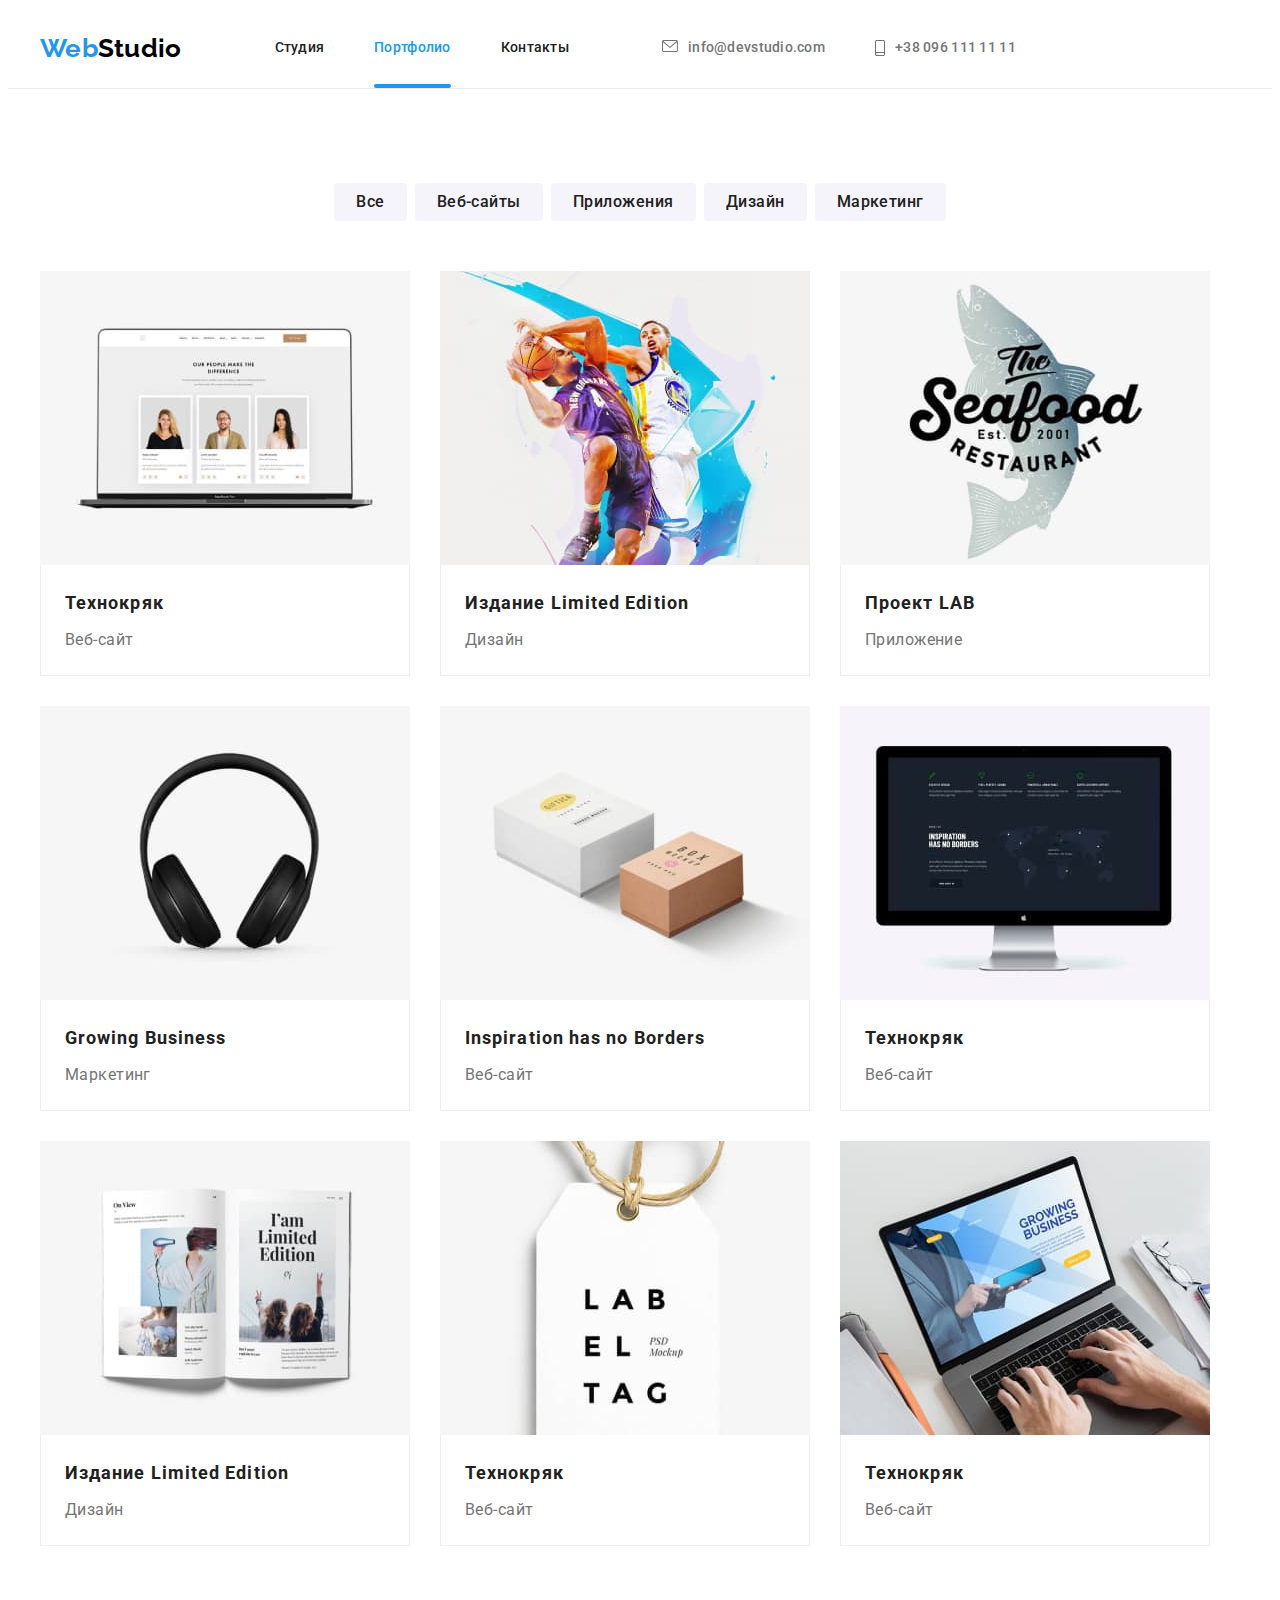
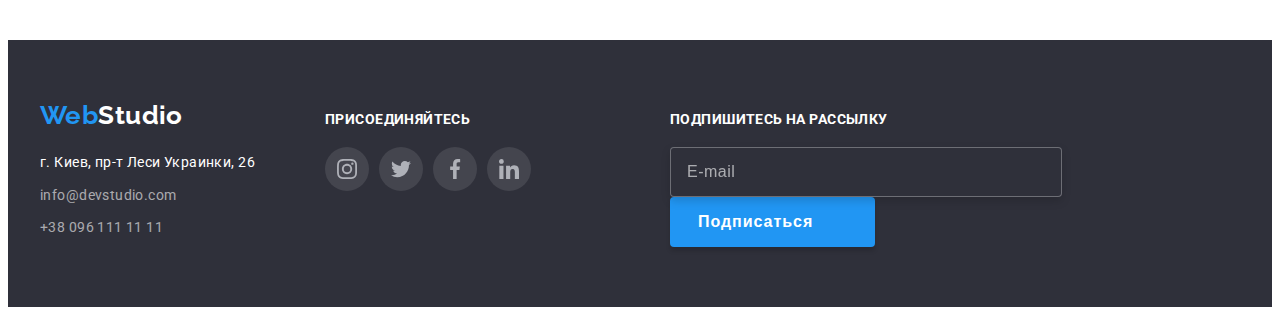
==== portfolio.html @ f511d9b3 "делает стили форм" ====
<!DOCTYPE html>
<html lang="en">
<head>
    <meta charset="UTF-8">
    <meta name="viewport" content="width=device-width, initial-scale=1.0">
    <title>Портфолио</title>
    <link rel="preconnect" href="https://fonts.gstatic.com">
    <link href="https://fonts.googleapis.com/css2?family=Raleway:wght@700&family=Roboto:wght@400;500;700;900&display=swap" rel="stylesheet">
    <link rel="stylesheet" href="https://cdnjs.cloudflare.com/ajax/libs/modern-normalize/1.0.0/modern-normalize.min.css" integrity="sha512-ISS7cAi1PEhQ8jnbJpJZMd29NlhNj4AWYyLOSp2CE/CsHxTCu+r+t0D2yoJudVrd0/8fTVPUVDzY5Tvli75u/g==" crossorigin="anonymous" />
    <link rel="stylesheet" href="./css/styles.css">
</head>
<body class="page">
    <header>
        <div class="container main-nav">
            <nav class="nav">
                <a href="./index.html" class="logo"><span class="main-logo">Web</span>Studio</a>        
                <ul class="site-nav">
                    <li class="item"><a href="./index.html" class="link">Студия</a></li>
                    <li class="item"><a href="./portfolio.html" class="link current">Портфолио</a></li>
                    <li class="item"><a href="" class="link">Контакты</a></li>
                </ul>             
            </nav>        

            <ul class="contacts">
                <li class="item">
                    <a href="mailto:info@devstudio.com" class="link">
                        <svg class="header-contacs-svg" width="16" height="12">
                            <use href="./images/symbol-defs.svg#icon-envelope-hover"></use>
                        </svg>
                        <p>info@devstudio.com</p> 
                    </a>
                </li>
                <li class="item">
                    <a href="tel:+380961111111" class="link">
                        <svg class="header-contacs-svg" width="10" height="16">
                            <use href="./images/symbol-defs.svg#icon-smartphone"></use>
                        </svg>
                        <p>+38 096 111 11 11</p> 
                    </a>
                </li>
            </ul>
        </div>       
    </header>
    
    <main>
        <section class="galary">
            <div class="container">
                <!-- заголовок скроем позже -->    
                <h1 class="visually-hidden"> галерея</h1>
                <!-- фильтр -->
                <ul class="filter">
                    <li class="filter-item"><button type="button" class="button secondary">Все</button></li>
                    <li class="filter-item"><button type="button" class="button secondary">Веб-сайты</button></li>
                    <li class="filter-item"><button type="button" class="button secondary">Приложения</button></li>
                    <li class="filter-item"><button type="button" class="button secondary">Дизайн</button></li>
                    <li class="filter-item"><button type="button" class="button secondary">Маркетинг</button></li>
                </ul>
            <!-- </div> -->

                
            <!-- <div class="container">     -->
                <ul class="galary-list">
                    <li class="card"> 
                        <a href="" class="galary-link">
                            <div class="thumb">
                                <img src="./images/img21.jpg" alt="фото веб-сайта" width="370">
                                <div class="thumb-overlay">
                                    <p class="overlay-text">Технокряк это современная площадка распространения коронавируса. Компании используют эту платформу для цифрового
                                        шпионажа и атак на защищённые сервера конкурентов.</p>
                                </div>
                            </div>
                            <div class="card-content">
                                <h2 class="galary-title">Технокряк</h2>
                                <p class="galary-text">Веб-сайт</p> 
                            </div>
                            
                        </a>
                    </li>
                    <li class="card">
                        <a href="" class="galary-link">
                            <div class="thumb">
                                <img src="./images/img22.jpg" alt="фото веб-сайта" width="370">
                                <div class="thumb-overlay">
                                    <p class="overlay-text">Технокряк это современная площадка распространения коронавируса. Компании используют эту платформу
                                        для цифрового
                                        шпионажа и атак на защищённые сервера конкурентов.</p>
                                </div>
                            </div>
                            <div class="card-content">
                                <h2 class="galary-title">Издание Limited Edition</h2>
                                <p class="galary-text">Дизайн</p>
                            </div>
                    
                        </a>
                    </li>
                    <li class="card">
                        <a href="" class="galary-link">
                            <div class="thumb">
                                <img src="./images/img23.jpg" alt="фото веб-сайта" width="370">
                                <div class="thumb-overlay">
                                    <p class="overlay-text">Технокряк это современная площадка распространения коронавируса. Компании используют эту платформу
                                        для цифрового
                                        шпионажа и атак на защищённые сервера конкурентов.</p>
                                </div>
                            </div>
                            <div class="card-content">
                                <h2 class="galary-title">Проект LAB</h2>
                                <p class="galary-text">Приложение</p>
                            </div>
                    
                        </a>
                    </li>
                    <li class="card">
                        <a href="" class="galary-link">
                            <div class="thumb">
                                <img src="./images/img24.jpg" alt="фото веб-сайта" width="370">
                                <div class="thumb-overlay">
                                    <p class="overlay-text">Технокряк это современная площадка распространения коронавируса. Компании используют эту платформу
                                        для цифрового
                                        шпионажа и атак на защищённые сервера конкурентов.</p>
                                </div>
                            </div>
                            <div class="card-content">
                                <h2 class="galary-title">Growing Business</h2>
                                <p class="galary-text">Маркетинг</p>
                            </div>
                    
                        </a>
                    </li>
                    <li class="card">
                        <a href="" class="galary-link">
                            <div class="thumb">
                                <img src="./images/img25.jpg" alt="фото веб-сайта" width="370">
                                <div class="thumb-overlay">
                                    <p class="overlay-text">Технокряк это современная площадка распространения коронавируса. Компании используют эту платформу
                                        для цифрового
                                        шпионажа и атак на защищённые сервера конкурентов.</p>
                                </div>
                            </div>
                            <div class="card-content">
                                <h2 class="galary-title">Inspiration has no Borders</h2>
                                <p class="galary-text">Веб-сайт</p>
                            </div>
                    
                        </a>
                    </li>
                    <li class="card">
                        <a href="" class="galary-link">
                            <div class="thumb">
                                <img src="./images/img26.jpg" alt="фото веб-сайта" width="370">
                                <div class="thumb-overlay">
                                    <p class="overlay-text">Технокряк это современная площадка распространения коронавируса. Компании используют эту платформу
                                        для цифрового
                                        шпионажа и атак на защищённые сервера конкурентов.</p>
                                </div>
                            </div>
                            <div class="card-content">
                                <h2 class="galary-title">Технокряк</h2>
                                <p class="galary-text">Веб-сайт</p>
                            </div>
                    
                        </a>
                    </li>
                    <li class="card">
                        <a href="" class="galary-link">
                            <div class="thumb">
                                <img src="./images/img27.jpg" alt="фото веб-сайта" width="370">
                                <div class="thumb-overlay">
                                    <p class="overlay-text">Технокряк это современная площадка распространения коронавируса. Компании используют эту платформу
                                        для цифрового
                                        шпионажа и атак на защищённые сервера конкурентов.</p>
                                </div>
                            </div>
                            <div class="card-content">
                                <h2 class="galary-title">Издание Limited Edition</h2>
                                <p class="galary-text">Дизайн</p>
                            </div>
                    
                        </a>
                    </li>
                    <li class="card">
                        <a href="" class="galary-link">
                            <div class="thumb">
                                <img src="./images/img28.jpg" alt="фото веб-сайта" width="370">
                                <div class="thumb-overlay">
                                    <p class="overlay-text">Технокряк это современная площадка распространения коронавируса. Компании используют эту платформу
                                        для цифрового
                                        шпионажа и атак на защищённые сервера конкурентов.</p>
                                </div>
                            </div>
                            <div class="card-content">
                                <h2 class="galary-title">Технокряк</h2>
                                <p class="galary-text">Веб-сайт</p>
                            </div>
                    
                        </a>
                    </li>
                    <li class="card">
                        <a href="" class="galary-link">
                            <div class="thumb">
                                <img src="./images/img29.jpg" alt="фото веб-сайта" width="370">
                                <div class="thumb-overlay">
                                    <p class="overlay-text">Технокряк это современная площадка распространения коронавируса. Компании используют эту платформу
                                        для цифрового
                                        шпионажа и атак на защищённые сервера конкурентов.</p>
                                </div>
                            </div>
                            <div class="card-content">
                                <h2 class="galary-title">Технокряк</h2>
                                <p class="galary-text">Веб-сайт</p>
                            </div>
                    
                        </a>
                    </li>
                </ul>
            </div>

        </section>
    </main>

    <footer class="footer">
        <div class="container footer-container">
            <div class="adress">
                <a href="./index.html" class="logo"><span class="main-logo">Web</span>Studio</a>
                <address>
                    <p class="street">г. Киев, пр-т Леси Украинки, 26 </p> 
                    <a href="mailto:info@devstudio.com" class="mail">info@devstudio.com</a>
                    <a href="tel:+380961111111" class="tel">+38 096 111 11 11</a>            
                </address>
            </div>
        
            <div class="container-join-us">
                <p class="join-us">присоединяйтесь</p>
                <ul class="footer-networks">
                    <li>
                        <a href="" class="footer-social-links">
                            <svg class="soc-links-svg" width="20" height="20">
                                <use href="./images/symbol-defs.svg#icon-instagram"></use>
                            </svg>
                        </a>
                    </li>
                    <li>
                        <a href="" class="footer-social-links">
                            <svg class="soc-links-svg" width="20" height="20">
                                <use href="./images/symbol-defs.svg#icon-twitter"></use>
                            </svg>
                        </a>
                    </li>
                    <li>
                        <a href="" class="footer-social-links">
                            <svg class="soc-links-svg" width="20" height="20">
                                <use href="./images/symbol-defs.svg#icon-facebook"></use>
                            </svg>
                        </a>
                    </li>
                    <li>
                        <a href="" class="footer-social-links">
                            <svg class="soc-links-svg" width="20px" height="20">
                                <use href="./images/symbol-defs.svg#icon-linkedin"></use>
                            </svg>
                        </a>
                    </li>
                </ul>
            </div>

            <form class="join-form">
                <b class="join-us">Подпишитесь на рассылку</b>
                <input class="join-input" type="email" name="mail" placeholder="E-mail" autocomplete="off" />
                <button class="button join" type="submit">Подписаться
                    <svg class="icon-send" width="24px" height="24">
                        <use href="./img/sprite.svg#icon-send"></use>
                    </svg>
                </button>
            </form>
            
            </div>
            </footer>
        </div>
    </footer>
    
</body>
</html>
---- css/styles.css ----
/* --primary-text-color: #757575 - серый цвет текста;
  --title-text-color: #212121  черный цвет заголовка;
  --accent-color: #2196f3 синий наведение;
  --primary-white-color: #ffffff ;
  --primary-black-color: #000000;
  --hero-bg-color: #c4c4c4 ;
  --secondary-bg-color: #f5f4fa ;
  --footer-color: #2f303a;
  --border-color: #eeeeee серый граница;
  --icon-color: #afb1b8;  */
:root {
  --primary-text-color: #757575;
  --title-text-color: #212121;
  --accent-color: #2196f3;
  --primary-white-color: #ffffff;
  --primary-black-color: #000000;
  --hero-bg-color: #c4c4c4;
  --secondary-bg-color: #f5f4fa;
  --footer-color: #2f303a;
  --border-color: #eeeeee;
  --icon-color: #afb1b8;
  --timing-function: cubic-bezier(0.4, 0, 0.2, 1);
}

body {
  background-color: var(--primary-white-color);
  color: var(--primary-text-color);
  font-family: Roboto, sans-serif;
  font-size: 14px;
  font-weight: 400;
  letter-spacing: 0.03em;
}

ul {
  list-style: none;

  margin: 0%;
  padding: 0%;
}

img {
  display: block;
  max-width: 100%;
  height: auto;
}

/* заголовок наших преимуществ- невидим */
.visually-hidden {
  display: none;
}

/* стили контейнера */
.container {
  width: 1200px;
  padding-left: 15px;
  padding-right: 15px;
  margin-left: auto;
  margin-right: auto;
}

/* стили логотипа в хедере*/
.logo {
  color: var(--primary-black-color);
  font-family: Raleway, sans-serif;
  font-weight: 700;
  font-size: 26px;
  line-height: 1.19;
  text-decoration: none;
  outline: none;
}

.main-logo {
  color: var(--accent-color);
}

/* стили хедера */

header {
  font-weight: 500;
  font-size: 14px;
  line-height: 1.14;
  letter-spacing: 0.02em;
  border-bottom: 1px solid #ececec;
}

.main-nav,
.nav {
  display: flex;
  align-items: center;
}

.site-nav,
.contacts {
  display: flex;
  margin-left: 93px;
}

.site-nav .item:not(:last-child),
.contacts .item:not(:last-child) {
  margin-right: 50px;
}
.nav .link {
  color: var(--title-text-color);
  text-decoration: none;

  display: block;
  padding-top: 32px;
  padding-bottom: 32px;
}

.nav .link.current {
  color: var(--accent-color);
  position: relative;
}
.nav .link.current::after {
  content: "";
  position: absolute;
  bottom: 0;
  left: 0;
  width: 100%;
  height: 4px;
  background-color: var(--accent-color);

  border-radius: 2px;
}
.site-nav .contacts {
  display: flex;
  margin-left: auto;
}

.contacts .link {
  color: var(--primary-text-color);
  text-decoration: none;
  display: flex;
  padding-top: 32px;
  padding-bottom: 32px;
}

.header-contacs-svg,
.header-contacs-svg {
  fill: currentColor;
  margin-right: 10px;
}

.contacts p {
  display: block;
  margin-top: 0px;
  margin-bottom: 0px;
}

.nav .link,
.nav .link,
.contacts .link,
.contacts .link {
  transition: color 250ms var(--timing-function);
}

.nav .link:hover,
.nav .link:focus,
.contacts .link:hover,
.contacts .link:focus {
  color: var(--accent-color);
  outline: none;
}

/* Main */
/* стили заголовков секций */
.work-title,
.team-title,
.clients-title {
  color: var(--title-text-color);
  font-weight: 700;
  font-size: 36px;
  line-height: 1.17;
  text-align: center;

  margin-top: 0px;
  margin-bottom: 50px;
}

/*  преимущества */
.advantages {
  padding-top: 94px;
  padding-bottom: 94px;
}

.advantages-list {
  display: flex;
  flex-wrap: wrap;
}

.advantages-item {
  width: 270px;
  margin-right: 30px;
  margin-bottom: 30px;
}

.advantages-item:nth-child(4n) {
  margin-right: 0px;
}

.advantages-item:nth-last-child(-n + 4) {
  margin-bottom: 0px;
}

.advantages-icon {
  background-color: var(--secondary-bg-color);
  margin-bottom: 30px;
  height: 120px;

  display: flex;
  align-items: center;
  justify-content: center;
}

.advantages-title {
  color: var(--title-text-color);
  font-weight: 700;
  font-size: 14px;
  line-height: 1.14;
  text-transform: uppercase;

  margin-top: 0px;
  margin-bottom: 10px;
}

.advantages-text {
  line-height: 1.71;

  margin-top: 0px;
  margin-bottom: 0px;
}

/* наша работа */
.work {
  padding-bottom: 94px;
}

.work-list {
  display: flex;
  flex-wrap: wrap;
}

.work-item {
  width: 370px;
  margin-right: 30px;
  margin-bottom: 30px;
  position: relative;
}

.work-item:nth-child(3n) {
  margin-right: 0px;
}

.work-item:nth-last-child(-n + 3) {
  margin-bottom: 0px;
}
.work-item-discription {
  font-family: Roboto, sans-serif;
  width: 100%;
  height: 70px;

  background: rgba(47, 48, 58, 0.8);
  text-align: center;
  position: absolute;
  bottom: 0;
  padding-bottom: 27px;
  padding-top: 27px;
}
.work-item-discription p {
  font-family: roboto;
  font-weight: bold;
  font-size: 14px;
  line-height: 1.19;
  margin: 0;
  color: var(--primary-white-color);
  letter-spacing: 0.03em;
  text-transform: uppercase;
}
/* наша команда */
.team {
  background-color: var(--secondary-bg-color);

  padding-top: 94px;
  padding-bottom: 94px;
}

.team-list {
  display: flex;
  flex-wrap: wrap;
}

.team-item {
  width: 270px;
  margin-right: 30px;
  margin-bottom: 30px;
  box-shadow: 0px 1px 3px rgba(0, 0, 0, 0.12), 0px 1px 1px rgba(0, 0, 0, 0.14),
    0px 2px 1px rgba(0, 0, 0, 0.2);
  border-radius: 0px 0px 4px 4px;
  background-color: var(--primary-white-color);
  text-align: center;
}

.team-item:nth-child(4n) {
  margin-right: 0px;
}

.team-item:nth-last-child(-n + 4) {
  margin-bottom: 0px;
}

.team-content {
  padding: 30px 32px;
}

.name {
  color: var(--title-text-color);
  font-weight: 500;
  font-size: 16px;
  line-height: 1.19;
  margin-top: 0px;
  margin-bottom: 10px;
}

.profession {
  font-size: 16px;
  line-height: 1.19;

  margin-top: 0px;
  margin-bottom: 16px;
}

.networks {
  display: flex;
  justify-content: space-between;
}

.social-links {
  display: flex;
  justify-content: center;
  align-items: center;
  width: 44px;
  height: 44px;
  color: var(--icon-color);
  border-radius: 50%;
  transition: background-color 250ms var(--timing-function),
    color 250ms var(--timing-function);
}

.social-links:hover,
.social-links:focus {
  background-color: var(--accent-color);
  color: var(--primary-white-color);
  outline: none;
}

.soc-links-svg,
.soc-links-svg:hover {
  fill: currentColor;
}

/* Наши клиенты */
.clients {
  padding-top: 94px;
  padding-bottom: 94px;
}

.clients-list {
  display: flex;
  flex-wrap: wrap;
}

.clients-item {
  width: 170px;
  height: 90px;
  margin-right: 30px;
  margin-bottom: 30px;
}

.clients-link {
  display: flex;
  align-items: center;
  justify-content: center;
  width: 100%;
  height: 100%;
  color: var(--icon-color);
  border: 1px solid var(--icon-color);
  border-radius: 4px;
  transition: color 250ms var(--timing-function),
    border 250ms var(--timing-function);
}

.clients-item:nth-child(6n) {
  margin-right: 0px;
}

.clients-item:nth-last-child(-n + 6) {
  margin-bottom: 0px;
}

.clients-link:hover,
.clients-link:focus {
  color: var(--accent-color);
  border: 1px solid var(--accent-color);
  outline: none;
}

.clients-svg {
  fill: currentColor;
}
.clients-svg:hover {
  fill: var(--accent-color);
}

/* Герой */
.hero {
  background-color: var(--hero-bg-color);
  letter-spacing: 0.06em;
  text-align: center;
  padding-top: 200px;
  padding-bottom: 200px;

  max-width: 1600px;
  height: 600px;
  margin-left: auto;
  margin-right: auto;
  background-image: linear-gradient(
      to right,
      rgba(47, 48, 58, 0.4),
      rgba(47, 48, 58, 0.4)
    ),
    url(../images/overlay.jpg);
  background-size: cover;
  background-repeat: no-repeat;
  background-position: center;
}

.hero-title {
  color: var(--primary-white-color);
  font-weight: 900;
  font-size: 44px;
  line-height: 1.36;
  text-transform: uppercase;

  margin-top: 0px;
  margin-bottom: 30px;
}

/* Кнопка */
.button {
  font-size: 16px;
  text-decoration: none;
  border: none;
  border-radius: 4px;
  cursor: pointer;
  outline: none;
}

.button.primary {
  color: var(--primary-white-color);
  background-color: var(--accent-color);
  font-weight: 700;
  line-height: 1.87;
  align-items: center;

  display: inline-block;
  padding: 10px 32px;
  min-width: 200px;
  box-shadow: 0px 4px 4px rgba(0, 0, 0, 0.15);
}

.button.secondary {
  background-color: var(--secondary-bg-color);
  color: var(--title-text-color);
  font-weight: 500;
  line-height: 1.62;
  letter-spacing: 0.03em;
  font-family: inherit;

  padding: 6px 22px;
  border-width: 0px;
  transition: background-color 250ms var(--timing-function),
    color 250ms var(--timing-function), text-shadow 250ms var(--timing-function),
    box-shadow 250ms var(--timing-function);
}

.button.secondary:hover,
.button.secondary:focus {
  background-color: var(--accent-color);
  color: var(--primary-white-color);
  outline: none;
  text-shadow: 0px 4px 4px rgba(0, 0, 0, 0.25), 0px 4px 4px rgba(0, 0, 0, 0.25);
  box-shadow: 0px 3px 1px rgba(0, 0, 0, 0.1), 0px 1px 2px rgba(0, 0, 0, 0.08),
    0px 2px 2px rgba(0, 0, 0, 0.12);
}
.close-modal {
  position: absolute;
  display: inline-block;
  top: 0%;
  right: 0%;
  width: 30px;
  height: 30px;
  margin-top: 8px;
  margin-right: 8px;
  padding: 6px;
  background-color: var(--primary-white-color);
  border: 1px solid rgba(0, 0, 0, 0.1);
  outline: none;
  border-radius: 50%;
  transition: color 250ms var(--timing-function);
}

.close-modal:hover,
.close-modal:focus {
  fill: var(--accent-color);

  cursor: pointer;
}
.close-icon {
  fill: currentColor;
  width: 18px;
  height: 18px;
  /* position: absolute;
  transform: translate(-50%, -50%); */
}
.close-icon:hover {
  fill: var(--accent-color);
}
.backdrop {
  position: fixed;
  top: 0;
  left: 0;
  bottom: 0;
  right: 0;
  background: rgba(0, 0, 0, 0.2);
  display: flex;
  justify-content: center;
  align-items: center;
  opacity: 1;
  transition: opacity 250ms var(--timing-function);
}
.backdrop.is-hidden {
  opacity: 0;
  pointer-events: none;
}
.backdrop.is-hidden .modal {
  transform: translate(-50%, -50%) scale(1.1);
}

.modal {
  /* position: absolute;
  top: 50%;
  left: 50%;
  transform: translate(-50%, -50%) scale(1); */
  position: relative;
  width: 528px;
  height: 581px;
  background-color: var(--primary-white-color);
  box-shadow: 0px 1px 3px rgba(0, 0, 0, 0.12), 0px 1px 1px rgba(0, 0, 0, 0.14),
    0px 2px 1px rgba(0, 0, 0, 0.2);
  border-radius: 4px;
  display: flex;
  justify-content: center;
  align-items: flex-end;
  padding-bottom: 20px;
  transition: transform 250ms var(--timing-function);
}

.modal-title {
  display: block;
  margin-top: 0px;
  margin-bottom: 12px;
  font-size: 20px;
  line-height: 1.17;
  letter-spacing: 0.03em;
  color: var(--title-text-color);
}

.form-field {
  position: relative;

  display: flex;
  flex-direction: column;
  text-align: left;
  margin-bottom: 10px;
}

.form-label,
.comment::placeholder {
  font-size: 12px;
  line-height: 1.17;
  letter-spacing: 0.01em;
}

.form-label {
  margin-bottom: 4px;
}

.form-input,
.comment {
  border-radius: 4px;
  border: 1px solid rgba(33, 33, 33, 0.2);
  transition: border 250ms var(--timing-function);
}

.form-input {
  outline: none;
  padding: 11px 42px;
}

.form-input:focus,
.comment:focus {
  border: 1px solid var(--accent-color);
}

.form-input:hover,
.comment:hover {
  border: 1px solid var(--accent-color);
  cursor: pointer;
}

.comment::placeholder {
  color: rgba(117, 117, 117, 0.5);
}

.comment {
  outline: none;
  resize: none;
  padding: 12px 16px;
}

.modal-icon {
  position: absolute;
  top: 50%;
  left: 12px;
  /* transform: translateY(50%); */
  transition: fill 250ms var(--timing-function);
  fill: var(--title-text-color);
}

.form-input:focus ~ .modal-icon,
.form-input:hover ~ .modal-icon {
  fill: var(--accent-color);
}
/* !!!! */
.form-policy {
  /* display: inline-block; */
  margin-top: 10px;
  margin-bottom: 30px;
}

.checkbox-input {
  position: absolute;
  width: 1px;
  height: 1px;
  margin: -1px;
  border: 0;
  padding: 0;
  clip: rect(0 0 0 0);
  overflow: hidden;
}

.checkbox-label {
  display: flex;
  align-items: center;
  letter-spacing: 0.03em;
  line-height: 1.71;
}

.checkbox-label::before {
  content: " ";
  display: inline-block;
  width: 16px;
  height: 15px;
  border: 2px solid var(--primary-black-color);
  border-radius: 4px;
  margin-right: 7px;
}

.checkbox-input:checked + .checkbox-label::before {
  background-color: var(--accent-color);
  background-image: url(../images/icon-check.svg);
  border: 2px solid var(--accent-color);
  background-size: contain;
  background-origin: border-box;
}

.checkbox-label > a {
  display: block;
  color: var(--accent-color);
  text-decoration-color: var(--accent-color);
  margin-left: 6px;
}

/* footer */
.footer {
  background-color: var(--footer-color);
  color: var(--primary-white-color);
  line-height: 1.71;
  padding-top: 60px;
  padding-bottom: 60px;
}

address {
  font-style: normal;
}

.footer .logo {
  color: var(--primary-white-color);
  display: block;
  margin-bottom: 20px;
}

.street {
  margin-top: 0px;
  margin-bottom: 9px;
}
.mail,
.tel {
  color: rgba(255, 255, 255, 0.6);
  text-decoration: none;

  display: block;
}

.mail {
  margin-bottom: 9px;
}

/* ссылки в футере */

.footer-container {
  display: flex;
  align-items: baseline;
}

.adress {
  margin-right: 70px;
}

.container-join-us {
  display: block;
}

.join-us {
  line-height: 1.17;
  text-transform: uppercase;
  font-weight: 700;
  margin-top: 0px;
  margin-bottom: 20px;
  display: inline-block;
}

.footer-networks {
  display: flex;
  justify-content: space-between;
  width: 206px;
}

.footer-social-links {
  display: flex;
  justify-content: center;
  align-items: center;
  width: 44px;
  height: 44px;
  color: var(--icon-color);
  background-color: rgba(255, 255, 255, 0.1);
  border-radius: 50%;
  transition: background-color 250ms var(--timing-function);
}

.footer-social-links:hover,
.footer-social-links:focus {
  background-color: var(--accent-color);
  color: var(--primary-white-color);
  outline: none;
}
/* рассілка */
.join-form {
  margin-left: auto;
  width: 570px;
}

.join-input {
  width: 358px;
  border: 1px solid rgba(255, 255, 255, 0.3);
  filter: drop-shadow(0px 4px 4px rgba(0, 0, 0, 0.15));
  border-radius: 4px;
  background-color: var(--footer-color);
  padding: 14px 16px;
  font-size: 16px;
  line-height: 1.25;
  letter-spacing: 0.03em;
  margin-right: 8px;
  color: var(--primary-white-color);
}

.join-input::placeholder {
  font-size: 16px;
  line-height: 1.25;
  letter-spacing: 0.03em;
  color: rgba(255, 255, 255, 0.6);
}

.button.join {
  color: var(--primary-white-color);
  background-color: var(--accent-color);
  font-weight: 700;
  line-height: 1.87;
  letter-spacing: 0.06em;
  align-items: center;

  display: inline-flex;
  padding: 10px 28px;
  min-width: 200px;
  box-shadow: 0px 4px 4px rgba(0, 0, 0, 0.15);
  border: 0px;
}

.icon-send {
  display: inline-block;
  margin-left: 10px;
}

/* галерея на стр портфолио */

.galary {
  padding-top: 94px;
  padding-bottom: 94px;
}

.filter {
  display: flex;
  justify-content: center;
  margin-bottom: 50px;
}

.filter-item:not(:last-child) {
  margin-right: 8px;
}

.galary-list {
  display: flex;
  flex-wrap: wrap;
}

.card {
  width: 370px;
  margin-right: 30px;
  margin-bottom: 30px;
}
.card:hover .card-text,
.card:focus .card-text {
  opacity: 1;
}

.card:nth-child(3n) {
  margin-right: 0px;
}

.card:nth-last-child(-n + 3) {
  margin-bottom: 0px;
}

.card-content {
  border: 1px solid var(--border-color);
  border-top: none;
  padding: 20px 24px;
}

.galary-title {
  color: var(--title-text-color);
  font-weight: 700;
  font-size: 18px;
  line-height: 2;
  letter-spacing: 0.06em;

  margin-top: 0px;
  margin-bottom: 4px;
}

.galary-text {
  font-size: 16px;
  line-height: 1.87;
  margin-top: 0px;
  margin-bottom: 0px;
}

.galary-link {
  display: block;
  text-decoration: none;
  color: currentColor;
  transition: box-shadow 250ms var(--timing-function);
}

.galary-link:hover,
.galary-link:focus {
  box-shadow: 0px 1px 1px rgba(0, 0, 0, 0.12), 0px 4px 4px rgba(0, 0, 0, 0.06),
    1px 4px 6px rgba(0, 0, 0, 0.16);
  outline: none;
}

.thumb {
  position: relative;
  overflow: hidden;
}
.thumb-overlay {
  position: absolute;
  top: 0;
  left: 0;
  width: 100%;
  height: 100%;
  /* padding-top: 63px;
  padding-bottom: 63px;
  padding-right: 24px;
  padding-left: 24px; */

  background: rgba(33, 150, 243, 0.9);
  transform: translateY(100%);
  opacity: 1;
  transition: opacity 250ms var(--timing-function),
    transform 250ms var(--timing-function);
}

.thumb-overlay .overlay-text {
  position: absolute;
  top: 50%;
  left: 50%;
  transform: translate(-50%, -50%);
  opacity: 0;

  margin-top: 0px;
  margin-bottom: 0px;
  font-size: 18px;
  line-height: 1.56;
  color: var(--primary-white-color);
  width: 322px;

  transition: opacity 250ms var(--timing-function);
}

.galary-link:hover .overlay-text,
.galary-link:focus .overlay-text {
  opacity: 1;
}
.galary-link:hover .thumb-overlay,
.galary-link:focus .thumb-overlay {
  opacity: 1;
  transform: translateY(0);
}

/* .close-modal {
  top: 8px;
  right: 8px;

  width: 30px;
  height: 30px;
  padding: 0px;
  background-color: var(--primary-white-color);

  border: 1px solid rgba(0, 0, 0, 0.1);
  border-radius: 50%;
  background-repeat: no-repeat;
  background-position: center;

  position: absolute;
} */
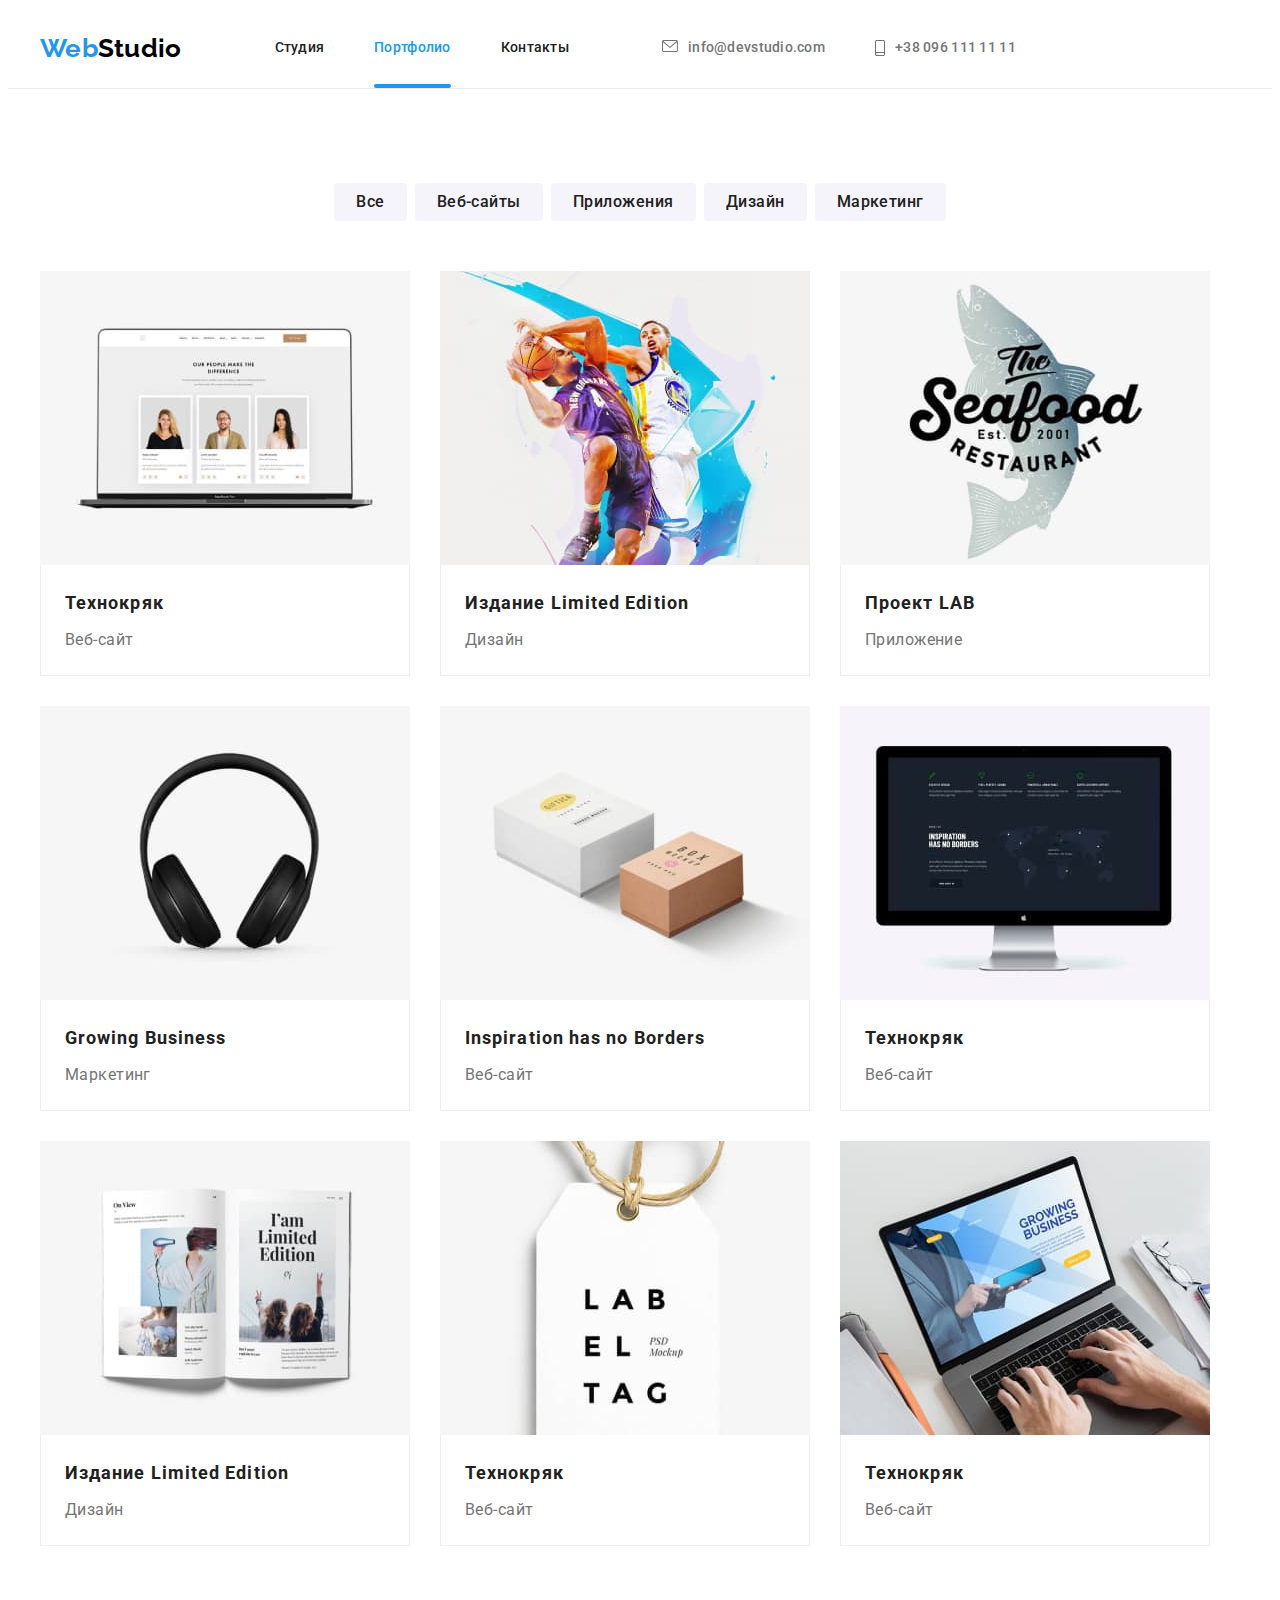
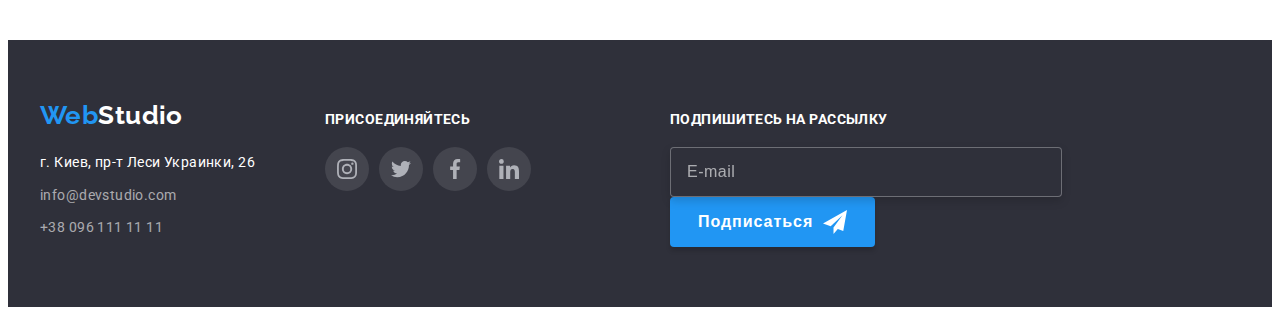
==== commit 2a5c82b6: "делает видимой иконку в футере" ====
--- a/portfolio.html
+++ b/portfolio.html
@@ -267,8 +267,8 @@
                 <b class="join-us">Подпишитесь на рассылку</b>
                 <input class="join-input" type="email" name="mail" placeholder="E-mail" autocomplete="off" />
                 <button class="button join" type="submit">Подписаться
-                    <svg class="icon-send" width="24px" height="24">
-                        <use href="./img/sprite.svg#icon-send"></use>
+                    <svg class="icon-send" width="24px" height="24px">
+                        <use href="./images/symbol-defs2.svg#icon-icon-send"></use>
                     </svg>
                 </button>
             </form>
--- a/css/styles.css
+++ b/css/styles.css
@@ -520,8 +520,8 @@
   fill: currentColor;
   width: 18px;
   height: 18px;
-  /* position: absolute;
-  transform: translate(-50%, -50%); */
+  position: absolute;
+  transform: translate(-50%, -50%);
 }
 .close-icon:hover {
   fill: var(--accent-color);
@@ -818,8 +818,9 @@
 }
 
 .icon-send {
-  display: inline-block;
+  display: inline-flex;
   margin-left: 10px;
+  fill: currentColor;
 }
 
 /* галерея на стр портфолио */
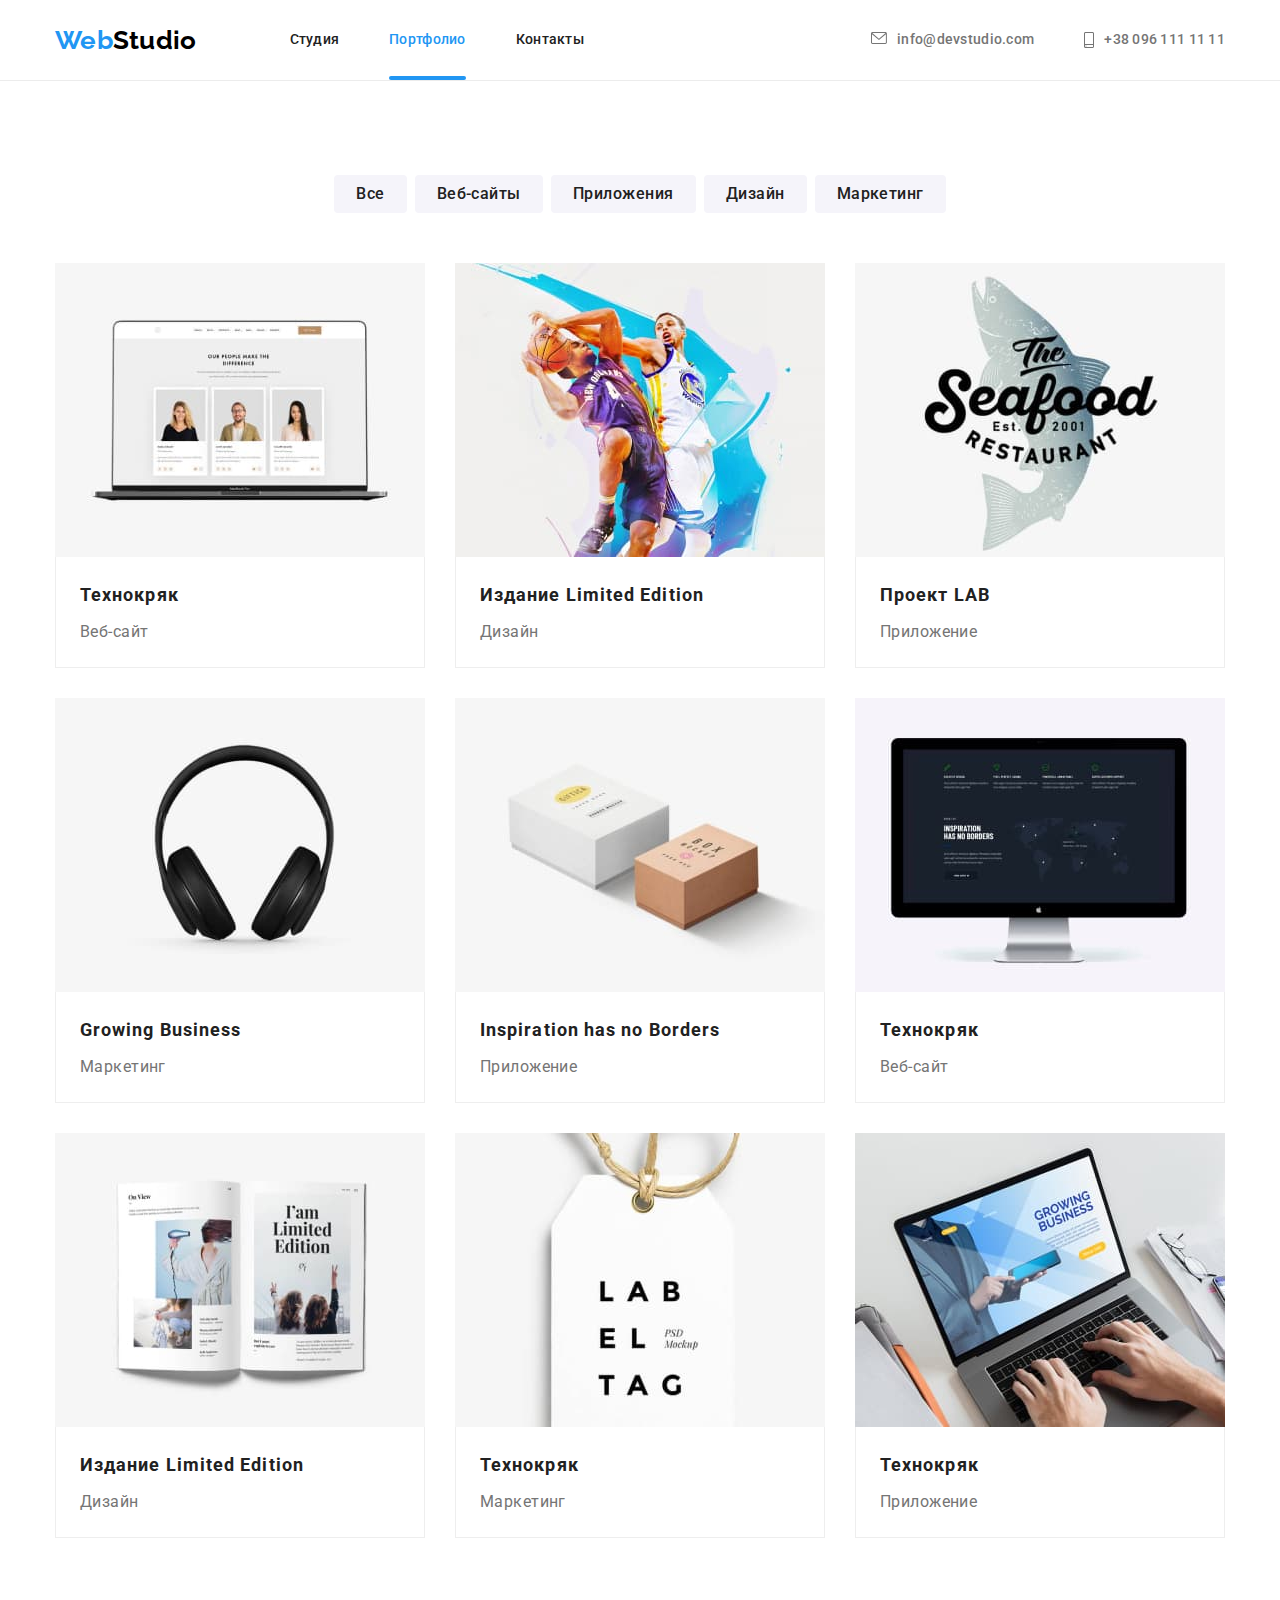
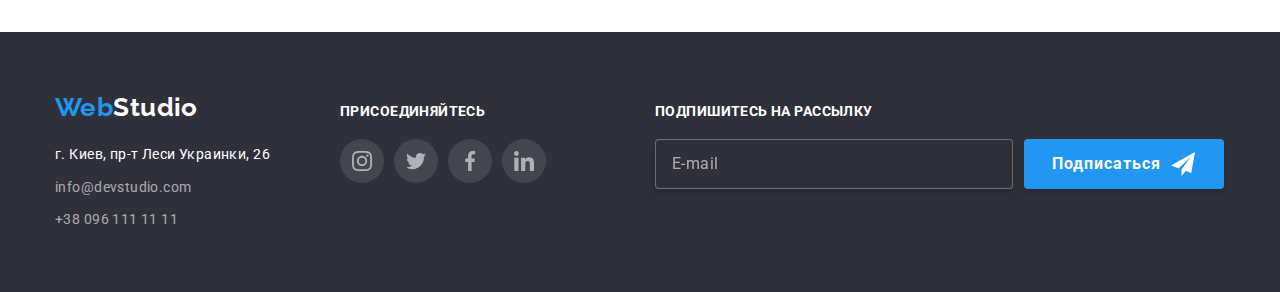
==== commit 4f05bc92: "переносит стили в sass" ====
--- a/portfolio.html
+++ b/portfolio.html
@@ -7,7 +7,7 @@
     <link rel="preconnect" href="https://fonts.gstatic.com">
     <link href="https://fonts.googleapis.com/css2?family=Raleway:wght@700&family=Roboto:wght@400;500;700;900&display=swap" rel="stylesheet">
     <link rel="stylesheet" href="https://cdnjs.cloudflare.com/ajax/libs/modern-normalize/1.0.0/modern-normalize.min.css" integrity="sha512-ISS7cAi1PEhQ8jnbJpJZMd29NlhNj4AWYyLOSp2CE/CsHxTCu+r+t0D2yoJudVrd0/8fTVPUVDzY5Tvli75u/g==" crossorigin="anonymous" />
-    <link rel="stylesheet" href="./css/styles.css">
+    <link rel="stylesheet" href="./css/main.min.css">
 </head>
 <body class="page">
     <header>
@@ -24,7 +24,7 @@
             <ul class="contacts">
                 <li class="item">
                     <a href="mailto:info@devstudio.com" class="link">
-                        <svg class="header-contacs-svg" width="16" height="12">
+                        <svg class="header-contacts-svg" width="16" height="12">
                             <use href="./images/symbol-defs.svg#icon-envelope-hover"></use>
                         </svg>
                         <p>info@devstudio.com</p> 
@@ -32,7 +32,7 @@
                 </li>
                 <li class="item">
                     <a href="tel:+380961111111" class="link">
-                        <svg class="header-contacs-svg" width="10" height="16">
+                        <svg class="header-contacts-svg" width="10" height="16">
                             <use href="./images/symbol-defs.svg#icon-smartphone"></use>
                         </svg>
                         <p>+38 096 111 11 11</p> 
@@ -65,7 +65,7 @@
                             <div class="thumb">
                                 <img src="./images/img21.jpg" alt="фото веб-сайта" width="370">
                                 <div class="thumb-overlay">
-                                    <p class="overlay-text">Технокряк это современная площадка распространения коронавируса. Компании используют эту платформу для цифрового
+                                    <p class="thumb-text">Технокряк это современная площадка распространения коронавируса. Компании используют эту платформу для цифрового
                                         шпионажа и атак на защищённые сервера конкурентов.</p>
                                 </div>
                             </div>
@@ -81,7 +81,7 @@
                             <div class="thumb">
                                 <img src="./images/img22.jpg" alt="фото веб-сайта" width="370">
                                 <div class="thumb-overlay">
-                                    <p class="overlay-text">Технокряк это современная площадка распространения коронавируса. Компании используют эту платформу
+                                    <p class="thumb-text">Технокряк это современная площадка распространения коронавируса. Компании используют эту платформу
                                         для цифрового
                                         шпионажа и атак на защищённые сервера конкурентов.</p>
                                 </div>
@@ -98,7 +98,7 @@
                             <div class="thumb">
                                 <img src="./images/img23.jpg" alt="фото веб-сайта" width="370">
                                 <div class="thumb-overlay">
-                                    <p class="overlay-text">Технокряк это современная площадка распространения коронавируса. Компании используют эту платформу
+                                    <p class="thumb-text">Технокряк это современная площадка распространения коронавируса. Компании используют эту платформу
                                         для цифрового
                                         шпионажа и атак на защищённые сервера конкурентов.</p>
                                 </div>
@@ -115,7 +115,7 @@
                             <div class="thumb">
                                 <img src="./images/img24.jpg" alt="фото веб-сайта" width="370">
                                 <div class="thumb-overlay">
-                                    <p class="overlay-text">Технокряк это современная площадка распространения коронавируса. Компании используют эту платформу
+                                    <p class="thumb-text">Технокряк это современная площадка распространения коронавируса. Компании используют эту платформу
                                         для цифрового
                                         шпионажа и атак на защищённые сервера конкурентов.</p>
                                 </div>
@@ -132,13 +132,30 @@
                             <div class="thumb">
                                 <img src="./images/img25.jpg" alt="фото веб-сайта" width="370">
                                 <div class="thumb-overlay">
-                                    <p class="overlay-text">Технокряк это современная площадка распространения коронавируса. Компании используют эту платформу
+                                    <p class="thumb-text">Технокряк это современная площадка распространения коронавируса. Компании используют эту платформу
                                         для цифрового
                                         шпионажа и атак на защищённые сервера конкурентов.</p>
                                 </div>
                             </div>
                             <div class="card-content">
                                 <h2 class="galary-title">Inspiration has no Borders</h2>
+                                <p class="galary-text">Приложение</p>
+                            </div>
+                    
+                        </a>
+                    </li>
+                    <li class="card">
+                        <a href="" class="galary-link">
+                            <div class="thumb">
+                                <img src="./images/img26.jpg" alt="фото веб-сайта" width="370">
+                                <div class="thumb-overlay">
+                                    <p class="thumb-text">Технокряк это современная площадка распространения коронавируса. Компании используют эту платформу
+                                        для цифрового
+                                        шпионажа и атак на защищённые сервера конкурентов.</p>
+                                </div>
+                            </div>
+                            <div class="card-content">
+                                <h2 class="galary-title">Технокряк</h2>
                                 <p class="galary-text">Веб-сайт</p>
                             </div>
                     
@@ -147,26 +164,9 @@
                     <li class="card">
                         <a href="" class="galary-link">
                             <div class="thumb">
-                                <img src="./images/img26.jpg" alt="фото веб-сайта" width="370">
-                                <div class="thumb-overlay">
-                                    <p class="overlay-text">Технокряк это современная площадка распространения коронавируса. Компании используют эту платформу
-                                        для цифрового
-                                        шпионажа и атак на защищённые сервера конкурентов.</p>
-                                </div>
-                            </div>
-                            <div class="card-content">
-                                <h2 class="galary-title">Технокряк</h2>
-                                <p class="galary-text">Веб-сайт</p>
-                            </div>
-                    
-                        </a>
-                    </li>
-                    <li class="card">
-                        <a href="" class="galary-link">
-                            <div class="thumb">
                                 <img src="./images/img27.jpg" alt="фото веб-сайта" width="370">
                                 <div class="thumb-overlay">
-                                    <p class="overlay-text">Технокряк это современная площадка распространения коронавируса. Компании используют эту платформу
+                                    <p class="thumb-text">Технокряк это современная площадка распространения коронавируса. Компании используют эту платформу
                                         для цифрового
                                         шпионажа и атак на защищённые сервера конкурентов.</p>
                                 </div>
@@ -183,14 +183,14 @@
                             <div class="thumb">
                                 <img src="./images/img28.jpg" alt="фото веб-сайта" width="370">
                                 <div class="thumb-overlay">
-                                    <p class="overlay-text">Технокряк это современная площадка распространения коронавируса. Компании используют эту платформу
-                                        для цифрового
-                                        шпионажа и атак на защищённые сервера конкурентов.</p>
-                                </div>
-                            </div>
-                            <div class="card-content">
-                                <h2 class="galary-title">Технокряк</h2>
-                                <p class="galary-text">Веб-сайт</p>
+                                    <p class="thumb-text">Технокряк это современная площадка распространения коронавируса. Компании используют эту платформу
+                                        для цифрового
+                                        шпионажа и атак на защищённые сервера конкурентов.</p>
+                                </div>
+                            </div>
+                            <div class="card-content">
+                                <h2 class="galary-title">Технокряк</h2>
+                                <p class="galary-text">Маркетинг</p>
                             </div>
                     
                         </a>
@@ -200,14 +200,14 @@
                             <div class="thumb">
                                 <img src="./images/img29.jpg" alt="фото веб-сайта" width="370">
                                 <div class="thumb-overlay">
-                                    <p class="overlay-text">Технокряк это современная площадка распространения коронавируса. Компании используют эту платформу
-                                        для цифрового
-                                        шпионажа и атак на защищённые сервера конкурентов.</p>
-                                </div>
-                            </div>
-                            <div class="card-content">
-                                <h2 class="galary-title">Технокряк</h2>
-                                <p class="galary-text">Веб-сайт</p>
+                                    <p class="thumb-text">Технокряк это современная площадка распространения коронавируса. Компании используют эту платформу
+                                        для цифрового
+                                        шпионажа и атак на защищённые сервера конкурентов.</p>
+                                </div>
+                            </div>
+                            <div class="card-content">
+                                <h2 class="galary-title">Технокряк</h2>
+                                <p class="galary-text">Приложение</p>
                             </div>
                     
                         </a>
--- a/css/main.min.css
+++ b/css/main.min.css
@@ -0,0 +1,3 @@
+/*! modern-normalize v1.0.0 | MIT License | https://github.com/sindresorhus/modern-normalize */*,*::before,*::after{-webkit-box-sizing:border-box;box-sizing:border-box}:root{-moz-tab-size:4;-o-tab-size:4;tab-size:4}html{line-height:1.15;-webkit-text-size-adjust:100%}body{margin:0}body{font-family:system-ui,-apple-system,"Segoe UI",Roboto,Helvetica,Arial,sans-serif,"Apple Color Emoji","Segoe UI Emoji"}hr{height:0;color:inherit}abbr[title]{-webkit-text-decoration:underline dotted;text-decoration:underline dotted}b,strong{font-weight:bolder}code,kbd,samp,pre{font-family:ui-monospace, SFMono-Regular, Consolas, "Liberation Mono", Menlo,+ monospace;font-size:1em}small{font-size:80%}sub,sup{font-size:75%;line-height:0;position:relative;vertical-align:baseline}sub{bottom:-0.25em}sup{top:-0.5em}table{text-indent:0;border-color:inherit}button,input,optgroup,select,textarea{font-family:inherit;font-size:100%;line-height:1.15;margin:0}button,select{text-transform:none}button,[type="button"],[type="reset"],[type="submit"]{-webkit-appearance:button}::-moz-focus-inner{border-style:none;padding:0}:-moz-focusring{outline:1px dotted ButtonText}:-moz-ui-invalid{box-shadow:none}legend{padding:0}progress{vertical-align:baseline}::-webkit-inner-spin-button,::-webkit-outer-spin-button{height:auto}[type="search"]{-webkit-appearance:textfield;outline-offset:-2px}::-webkit-search-decoration{-webkit-appearance:none}::-webkit-file-upload-button{-webkit-appearance:button;font:inherit}summary{display:list-item}body{background-color:#fff;color:#757575;font-family:Roboto,sans-serif;font-size:14px;font-weight:400;letter-spacing:.03em}ul{list-style:none;margin:0%;padding:0%}img{display:block;max-width:100%;height:auto}.visually-hidden{position:absolute;width:1px;height:1px;margin:-1px;border:0;padding:0;clip:rect(0 0 0 0);overflow:hidden}.container{width:1200px;padding-left:15px;padding-right:15px;margin-left:auto;margin-right:auto}.button{font-size:16px;text-decoration:none;border-radius:4px}.button:hover{cursor:pointer}.button.primary{color:#fff;background-color:#2196f3;font-weight:700;line-height:1.87;letter-spacing:.06em;-webkit-box-align:center;-ms-flex-align:center;align-items:center;display:inline-block;padding:10px 32px;min-width:200px;-webkit-box-shadow:0px 4px 4px rgba(0,0,0,0.15);box-shadow:0px 4px 4px rgba(0,0,0,0.15);border:0px}.button.secondary{background-color:#f5f4fa;color:#212121;font-weight:500;line-height:1.62;letter-spacing:.03em;font-family:inherit;padding:6px 22px;border-width:0px;-webkit-transition:background-color 250ms cubic-bezier(0.4, 0, 0.2, 1),color 250ms cubic-bezier(0.4, 0, 0.2, 1),text-shadow 250ms cubic-bezier(0.4, 0, 0.2, 1),-webkit-box-shadow 250ms cubic-bezier(0.4, 0, 0.2, 1);transition:background-color 250ms cubic-bezier(0.4, 0, 0.2, 1),color 250ms cubic-bezier(0.4, 0, 0.2, 1),text-shadow 250ms cubic-bezier(0.4, 0, 0.2, 1),-webkit-box-shadow 250ms cubic-bezier(0.4, 0, 0.2, 1);transition:background-color 250ms cubic-bezier(0.4, 0, 0.2, 1),color 250ms cubic-bezier(0.4, 0, 0.2, 1),text-shadow 250ms cubic-bezier(0.4, 0, 0.2, 1),box-shadow 250ms cubic-bezier(0.4, 0, 0.2, 1);transition:background-color 250ms cubic-bezier(0.4, 0, 0.2, 1),color 250ms cubic-bezier(0.4, 0, 0.2, 1),text-shadow 250ms cubic-bezier(0.4, 0, 0.2, 1),box-shadow 250ms cubic-bezier(0.4, 0, 0.2, 1),-webkit-box-shadow 250ms cubic-bezier(0.4, 0, 0.2, 1)}.button.secondary:hover,.button.secondary:focus{background-color:#2196f3;color:#fff;text-shadow:0px 4px 4px rgba(0,0,0,0.25),0px 4px 4px rgba(0,0,0,0.25);-webkit-box-shadow:0px 3px 1px rgba(0,0,0,0.1),0px 1px 2px rgba(0,0,0,0.08),0px 2px 2px rgba(0,0,0,0.12);box-shadow:0px 3px 1px rgba(0,0,0,0.1),0px 1px 2px rgba(0,0,0,0.08),0px 2px 2px rgba(0,0,0,0.12)}.work-title,.team-title,.clients-title{color:#212121;font-weight:700;font-size:36px;line-height:1.17;text-align:center;margin-top:0px;margin-bottom:50px}header{font-weight:500;font-size:14px;line-height:1.14;letter-spacing:0.02em;border-bottom:1px solid #ececec}.main-nav,.nav{display:-webkit-box;display:-ms-flexbox;display:flex;-webkit-box-align:center;-ms-flex-align:center;align-items:center}.site-nav{display:-webkit-box;display:-ms-flexbox;display:flex;margin-left:93px}.nav .link{color:#212121;text-decoration:none;display:block;padding-top:32px;padding-bottom:32px}.site-nav .item{position:relative}.site-nav .item:not(:last-child){margin-right:50px}.nav .link.current{color:#2196f3}.nav .link.current::after{position:absolute;left:0;bottom:0;content:"";width:100%;height:4px;background-color:#2196f3;border-radius:2px}.contacts{display:-webkit-box;display:-ms-flexbox;display:flex;margin-left:auto}.contacts .link{color:#757575;text-decoration:none;display:-webkit-box;display:-ms-flexbox;display:flex;padding-top:32px;padding-bottom:32px}.contacts .item:not(:last-child){margin-right:50px}.contacts p{display:block;margin-top:0px;margin-bottom:0px}.header-contacts-svg{fill:currentColor;margin-right:10px}.nav .link,.nav .link,.contacts .link,.contacts .link{-webkit-transition:color 250ms cubic-bezier(0.4, 0, 0.2, 1);transition:color 250ms cubic-bezier(0.4, 0, 0.2, 1)}.nav .link:hover,.nav .link:focus,.nav .link:hover,.nav .link:focus,.contacts .link:hover,.contacts .link:focus,.contacts .link:hover,.contacts .link:focus{color:#2196f3}.logo{color:#000;font-family:Raleway,sans-serif;font-weight:700;font-size:26px;line-height:1.19;text-decoration:none}.main-logo{color:#2196f3}.footer .logo{color:#fff;display:block;margin-bottom:20px}.footer{background-color:#2f303a;color:#fff;line-height:1.71;padding-top:60px;padding-bottom:60px}address{font-style:normal}.street{margin-top:0px;margin-bottom:9px}.mail,.tel{color:rgba(255,255,255,0.6);text-decoration:none;display:block}.mail{margin-bottom:9px}.footer-container{display:-webkit-box;display:-ms-flexbox;display:flex;-webkit-box-align:baseline;-ms-flex-align:baseline;align-items:baseline}.adress{margin-right:70px}.container-join-us{display:block}.join-us{line-height:1.17;text-transform:uppercase;font-weight:700;margin-top:0px;margin-bottom:20px;display:block}.footer-networks{display:-webkit-box;display:-ms-flexbox;display:flex;-webkit-box-pack:justify;-ms-flex-pack:justify;justify-content:space-between;width:206px}.footer-social-links{display:-webkit-box;display:-ms-flexbox;display:flex;-webkit-box-pack:center;-ms-flex-pack:center;justify-content:center;-webkit-box-align:center;-ms-flex-align:center;align-items:center;width:44px;height:44px;color:#afb1b8;background-color:rgba(255,255,255,0.1);border-radius:50%;-webkit-transition:background-color 250ms cubic-bezier(0.4, 0, 0.2, 1);transition:background-color 250ms cubic-bezier(0.4, 0, 0.2, 1)}.footer-social-links:hover,.footer-social-links:focus{background-color:#2196f3;color:#fff}.join-form{margin-left:auto;width:570px}.join-input{width:358px;border:1px solid rgba(255,255,255,0.3);-webkit-filter:drop-shadow(0px 4px 4px rgba(0,0,0,0.15));filter:drop-shadow(0px 4px 4px rgba(0,0,0,0.15));border-radius:4px;background-color:#2f303a;padding:14px 16px;font-size:16px;line-height:1.25;letter-spacing:.03em;margin-right:8px;color:#fff}.join-input::-webkit-input-placeholder{font-size:16px;line-height:1.25;letter-spacing:.03em;color:rgba(255,255,255,0.6)}.join-input:-ms-input-placeholder{font-size:16px;line-height:1.25;letter-spacing:.03em;color:rgba(255,255,255,0.6)}.join-input::-ms-input-placeholder{font-size:16px;line-height:1.25;letter-spacing:.03em;color:rgba(255,255,255,0.6)}.join-input::placeholder{font-size:16px;line-height:1.25;letter-spacing:.03em;color:rgba(255,255,255,0.6)}.button.join{color:#fff;background-color:#2196f3;font-weight:700;line-height:1.87;letter-spacing:.06em;-webkit-box-align:center;-ms-flex-align:center;align-items:center;display:-webkit-inline-box;display:-ms-inline-flexbox;display:inline-flex;padding:10px 28px;min-width:200px;-webkit-box-shadow:0px 4px 4px rgba(0,0,0,0.15);box-shadow:0px 4px 4px rgba(0,0,0,0.15);border:0px}.icon-send{display:inline-block;margin-left:10px}.hero{background-color:#c4c4c4;letter-spacing:.06em;text-align:center;padding-top:200px;padding-bottom:200px;max-width:1600px;height:600px;margin-left:auto;margin-right:auto;background-image:-webkit-gradient(linear, left top, right top, from(rgba(47,48,58,0.4)), to(rgba(47,48,58,0.4))),url(../images/overlay.jpg);background-image:linear-gradient(to right, rgba(47,48,58,0.4), rgba(47,48,58,0.4)),url(../images/overlay.jpg);background-size:cover;background-repeat:no-repeat;background-position:center}.hero-title{color:#fff;font-weight:900;font-size:44px;line-height:1.36;text-transform:uppercase;margin-top:0px;margin-bottom:30px}.backdrop{position:fixed;top:0;left:0;width:100%;height:100%;background-color:rgba(0,0,0,0.2);opacity:1;-webkit-transition:opacity 250ms cubic-bezier(0.4, 0, 0.2, 1);transition:opacity 250ms cubic-bezier(0.4, 0, 0.2, 1);z-index:1}.backdrop.is-hidden{opacity:0;pointer-events:none}.backdrop.is-hidden .modal{-webkit-transform:translate(-50%, -50%) scale(1.1);transform:translate(-50%, -50%) scale(1.1)}.modal{display:-webkit-box;display:-ms-flexbox;display:flex;position:absolute;top:50%;left:50%;width:528px;height:581px;background-color:#fff;-webkit-box-shadow:0px 1px 3px rgba(0,0,0,0.12),0px 1px 1px rgba(0,0,0,0.14),0px 2px 1px rgba(0,0,0,0.2);box-shadow:0px 1px 3px rgba(0,0,0,0.12),0px 1px 1px rgba(0,0,0,0.14),0px 2px 1px rgba(0,0,0,0.2);border-radius:4px;-webkit-transform:translate(-50%, -50%) scale(1);transform:translate(-50%, -50%) scale(1);-webkit-transition:-webkit-transform 250ms cubic-bezier(0.4, 0, 0.2, 1);transition:-webkit-transform 250ms cubic-bezier(0.4, 0, 0.2, 1);transition:transform 250ms cubic-bezier(0.4, 0, 0.2, 1);transition:transform 250ms cubic-bezier(0.4, 0, 0.2, 1), -webkit-transform 250ms cubic-bezier(0.4, 0, 0.2, 1);margin-left:auto;margin-right:auto;padding:40px}.close-modal{position:absolute;display:inline-block;top:0%;right:0%;width:30px;height:30px;margin-top:8px;margin-right:8px;padding:6px;background-color:#fff;border:1px solid rgba(0,0,0,0.1);border-radius:50%;-webkit-transition:color 250ms cubic-bezier(0.4, 0, 0.2, 1);transition:color 250ms cubic-bezier(0.4, 0, 0.2, 1)}.close-modal:hover,.close-modal:focus{color:#2196f3;cursor:pointer}.close-icon{fill:currentColor;width:18px;height:18px;position:absolute;-webkit-transform:translate(-50%, -50%);transform:translate(-50%, -50%)}.modal-title{display:block;margin-top:0px;margin-bottom:12px;font-size:20px;line-height:1.17;letter-spacing:.03em;color:#212121}.form-field{position:relative;display:-webkit-box;display:-ms-flexbox;display:flex;-webkit-box-orient:vertical;-webkit-box-direction:normal;-ms-flex-direction:column;flex-direction:column;text-align:left;margin-bottom:10px}.form-label{font-size:12px;line-height:1.17;letter-spacing:0.01em;margin-bottom:4px}.comment{border-radius:4px;border:1px solid rgba(33,33,33,0.2);outline:none;resize:none;padding:12px 16px;-webkit-transition:border 250ms var(--timing-function);transition:border 250ms var(--timing-function)}.comment::-webkit-input-placeholder{font-size:12px;line-height:1.17;letter-spacing:0.01em;color:rgba(117,117,117,0.5)}.comment:-ms-input-placeholder{font-size:12px;line-height:1.17;letter-spacing:0.01em;color:rgba(117,117,117,0.5)}.comment::-ms-input-placeholder{font-size:12px;line-height:1.17;letter-spacing:0.01em;color:rgba(117,117,117,0.5)}.comment::placeholder{font-size:12px;line-height:1.17;letter-spacing:0.01em;color:rgba(117,117,117,0.5)}.comment:focus{border:1px solid #2196f3}.comment:hover{border:1px solid #2196f3;cursor:pointer}.form-input{border-radius:4px;border:1px solid rgba(33,33,33,0.2);-webkit-transition:border 250ms var(--timing-function);transition:border 250ms var(--timing-function);outline:none;padding:11px 42px}.form-input:hover{border:1px solid #2196f3;cursor:pointer}.form-input:focus{border:1px solid #2196f3}.modal-icon{position:absolute;top:50%;left:12px;-webkit-transition:fill 250ms cubic-bezier(0.4, 0, 0.2, 1);transition:fill 250ms cubic-bezier(0.4, 0, 0.2, 1);fill:cubic-bezier(0.4, 0, 0.2, 1)}.form-input:focus ~ .modal-icon,.form-input:hover ~ .modal-icon{fill:#2196f3}.form-policy{display:inline-block;margin-top:10px;margin-bottom:30px}.checkbox-input{position:absolute;width:1px;height:1px;margin:-1px;border:0;padding:0;clip:rect(0 0 0 0);overflow:hidden}.checkbox-label{display:-webkit-box;display:-ms-flexbox;display:flex;-webkit-box-align:center;-ms-flex-align:center;align-items:center;letter-spacing:.03em;line-height:1.71}.checkbox-label::before{content:" ";display:inline-block;width:16px;height:15px;border:2px solid #000;border-radius:4px;margin-right:7px}.checkbox-input:checked+.checkbox-label::before{background-color:#2196f3;background-image:url(../images/icon-check.svg);border:2px solid #2196f3;background-size:contain;background-origin:border-box}.checkbox-label>a{display:block;color:#2196f3;-webkit-text-decoration-color:#2196f3;text-decoration-color:#2196f3;margin-left:4px}.advantages{padding-top:94px;padding-bottom:94px}.advantages-list{display:-webkit-box;display:-ms-flexbox;display:flex;-ms-flex-wrap:wrap;flex-wrap:wrap}.advantages-item{width:270px;margin-right:30px;margin-bottom:30px}.advantages-item:nth-child(4n){margin-right:0px}.advantages-item:nth-last-child(-n+4){margin-bottom:0px}.advantages-icon{background-color:#f5f4fa;margin-bottom:30px;height:120px;display:-webkit-box;display:-ms-flexbox;display:flex;-webkit-box-align:center;-ms-flex-align:center;align-items:center;-webkit-box-pack:center;-ms-flex-pack:center;justify-content:center}.advantages-title{color:#212121;font-weight:700;font-size:14px;line-height:1.14;text-transform:uppercase;margin-top:0px;margin-bottom:10px}.advantages-text{line-height:1.71;margin-top:0px;margin-bottom:0px}.work{padding-bottom:94px}.work-list{display:-webkit-box;display:-ms-flexbox;display:flex;-ms-flex-wrap:wrap;flex-wrap:wrap}.work-item{position:relative;width:370px;margin-right:30px;margin-bottom:30px}.work-item::before{position:absolute;display:inline-block;content:"";width:100%;height:70px;bottom:0;background-color:rgba(47,48,58,0.8)}.work-item:nth-child(3n){margin-right:0px}.work-item:nth-last-child(-n+3){margin-bottom:0px}.work-item-discription{position:absolute;bottom:0%;text-align:center;margin-top:0px;margin-bottom:27px;font-weight:700;line-height:1.14;text-transform:uppercase;width:100%;color:#fff}.team{background-color:#f5f4fa;padding-top:94px;padding-bottom:94px}.team-list{display:-webkit-box;display:-ms-flexbox;display:flex;-ms-flex-wrap:wrap;flex-wrap:wrap}.team-item{width:270px;margin-right:30px;margin-bottom:30px;-webkit-box-shadow:0px 1px 3px rgba(0,0,0,0.12),0px 1px 1px rgba(0,0,0,0.14),0px 2px 1px rgba(0,0,0,0.2);box-shadow:0px 1px 3px rgba(0,0,0,0.12),0px 1px 1px rgba(0,0,0,0.14),0px 2px 1px rgba(0,0,0,0.2);border-radius:0px 0px 4px 4px;background-color:#fff;text-align:center}.team-item:nth-child(4n){margin-right:0px}.team-item:nth-last-child(-n+4){margin-bottom:0px}.team-content{padding:30px 32px}.name{color:#212121;font-weight:500;font-size:16px;line-height:1.19;margin-top:0px;margin-bottom:10px}.profession{font-size:16px;line-height:1.19;margin-top:0px;margin-bottom:16px}.networks{display:-webkit-box;display:-ms-flexbox;display:flex;-webkit-box-pack:justify;-ms-flex-pack:justify;justify-content:space-between}.social-links{display:-webkit-box;display:-ms-flexbox;display:flex;-webkit-box-pack:center;-ms-flex-pack:center;justify-content:center;-webkit-box-align:center;-ms-flex-align:center;align-items:center;width:44px;height:44px;color:#afb1b8;border-radius:50%;-webkit-transition:background-color 250ms cubic-bezier(0.4, 0, 0.2, 1),color 250ms cubic-bezier(0.4, 0, 0.2, 1);transition:background-color 250ms cubic-bezier(0.4, 0, 0.2, 1),color 250ms cubic-bezier(0.4, 0, 0.2, 1)}.social-links:hover,.social-links:focus{background-color:#2196f3;color:#fff}.soc-links-svg{fill:currentColor}.soc-links-svg:hover{color:currentColor}.clients{padding-top:94px;padding-bottom:94px}.clients-list{display:-webkit-box;display:-ms-flexbox;display:flex;-ms-flex-wrap:wrap;flex-wrap:wrap}.clients-item{width:170px;height:90px;margin-right:30px;margin-bottom:30px}.clients-item:nth-child(6n){margin-right:0px}.clients-item:nth-last-child(-n+6){margin-bottom:0px}.clients-link{display:-webkit-box;display:-ms-flexbox;display:flex;-webkit-box-align:center;-ms-flex-align:center;align-items:center;-webkit-box-pack:center;-ms-flex-pack:center;justify-content:center;width:100%;height:100%;color:#afb1b8;border:1px solid #afb1b8;border-radius:4px;-webkit-transition:color 250ms cubic-bezier(0.4, 0, 0.2, 1),border 250ms cubic-bezier(0.4, 0, 0.2, 1);transition:color 250ms cubic-bezier(0.4, 0, 0.2, 1),border 250ms cubic-bezier(0.4, 0, 0.2, 1)}.clients-link:hover,.clients-link:focus{color:#2196f3;border:1px solid #2196f3}.clients-svg{fill:currentColor}.galary{padding-top:94px;padding-bottom:94px}.filter{display:-webkit-box;display:-ms-flexbox;display:flex;-webkit-box-pack:center;-ms-flex-pack:center;justify-content:center;margin-bottom:50px}.filter-item:not(:last-child){margin-right:8px}.galary-list{display:-webkit-box;display:-ms-flexbox;display:flex;-ms-flex-wrap:wrap;flex-wrap:wrap}.card{width:370px;margin-right:30px;margin-bottom:30px}.card:nth-child(3n){margin-right:0px}.card:nth-last-child(-n+3){margin-bottom:0px}.card-content{border:1px solid #eee;border-top:none;padding:20px 24px}.thumb{position:relative;overflow:hidden}.thumb-overlay{position:absolute;top:0;left:0;width:100%;height:100%;background-color:rgba(33,150,243,0.9);-webkit-transform:translateY(100%);transform:translateY(100%);opacity:0;-webkit-transition:opacity 250ms cubic-bezier(0.4, 0, 0.2, 1),-webkit-transform 250ms cubic-bezier(0.4, 0, 0.2, 1);transition:opacity 250ms cubic-bezier(0.4, 0, 0.2, 1),-webkit-transform 250ms cubic-bezier(0.4, 0, 0.2, 1);transition:opacity 250ms cubic-bezier(0.4, 0, 0.2, 1),transform 250ms cubic-bezier(0.4, 0, 0.2, 1);transition:opacity 250ms cubic-bezier(0.4, 0, 0.2, 1),transform 250ms cubic-bezier(0.4, 0, 0.2, 1),-webkit-transform 250ms cubic-bezier(0.4, 0, 0.2, 1)}.galary-link:hover .thumb-overlay,.galary-link:focus .thumb-overlay{opacity:1;-webkit-transform:translateY(0);transform:translateY(0)}.thumb-text{position:absolute;top:50%;left:50%;-webkit-transform:translate(-50%, -50%);transform:translate(-50%, -50%);opacity:0;margin-top:0px;margin-bottom:0px;font-size:18px;line-height:1.56;color:#fff;width:322px;-webkit-transition:opacity 250ms cubic-bezier(0.4, 0, 0.2, 1);transition:opacity 250ms cubic-bezier(0.4, 0, 0.2, 1)}.galary-link:hover .thumb-text,.galary-link:focus .thumb-text{opacity:1}.galary-title{color:#212121;font-weight:700;font-size:18px;line-height:2;letter-spacing:.06em;margin-top:0px;margin-bottom:4px}.galary-text{font-size:16px;line-height:1.87;margin-top:0px;margin-bottom:0px}.galary-link{display:block;text-decoration:none;color:currentColor;-webkit-transition:-webkit-box-shadow 250ms cubic-bezier(0.4, 0, 0.2, 1);transition:-webkit-box-shadow 250ms cubic-bezier(0.4, 0, 0.2, 1);transition:box-shadow 250ms cubic-bezier(0.4, 0, 0.2, 1);transition:box-shadow 250ms cubic-bezier(0.4, 0, 0.2, 1), -webkit-box-shadow 250ms cubic-bezier(0.4, 0, 0.2, 1)}.galary-link:hover,.galary-link:focus{-webkit-box-shadow:0px 1px 1px rgba(0,0,0,0.12),0px 4px 4px rgba(0,0,0,0.06),1px 4px 6px rgba(0,0,0,0.16);box-shadow:0px 1px 1px rgba(0,0,0,0.12),0px 4px 4px rgba(0,0,0,0.06),1px 4px 6px rgba(0,0,0,0.16)}
+/*# sourceMappingURL=main.min.css.map */